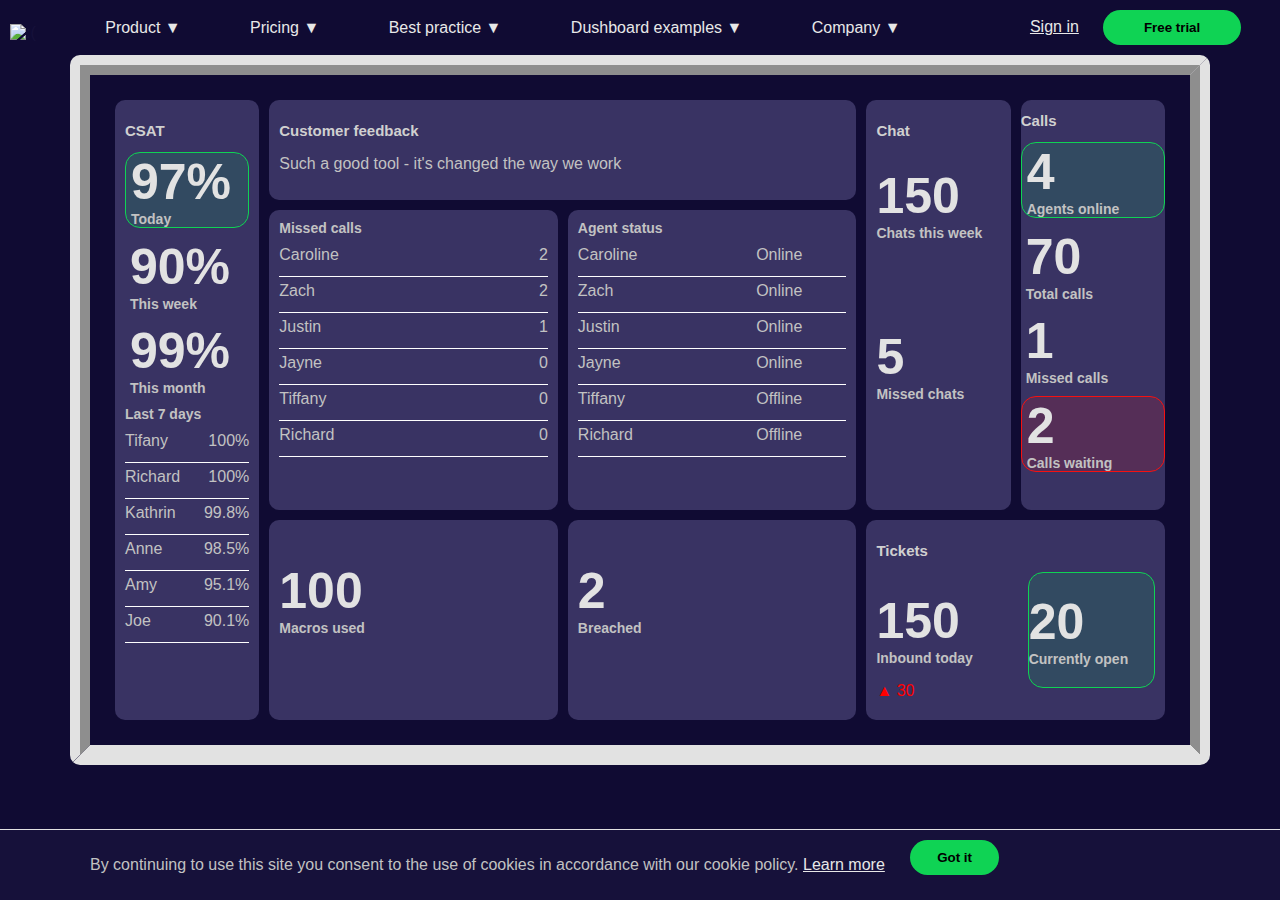
==== index.html @ 460f410d "Update and rename lab4.html to index.html" ====
<!DOCTYPE html>
<html lang="en">
<head>
    <meta charset="UTF-8">
    <meta http-equiv="X-UA-Compatible" content="IE=edge">
    <meta name="viewport" content="width=device-width, initial-scale=1.0">
    <link rel="stylesheet" href="./style.css"/>
    <title>Lab4</title>
</head>
<body>
    <header>
        <nav>
            <a class="logoNav" href="#" style="color: #16113a;"/>
            <img class="geckoboard-logo" src="C:\Users\Home\Desktop\KPI\Веб-технології та веб-програмування\lab4\1.png" alt=":(">
            </a>
            <a href="#">Product ▼</a>
            <a href="#">Pricing ▼</a>
            <a href="#">Best practice ▼</a>
            <a href="#">Dushboard examples ▼</a>
            <a href="#">Company ▼</a>
            <div class="free">
                <a href="#" class="pidkr">Sign in</a>
                <button>Free trial</button>
            </div>
        </nav>
    </header>
    <main class="main">
        <div class="grid_element medium el1">
            <h2>CSAT</h2>
            <div class="number green">
                <h1>97%</h1>
                <h3>Today</h3>
            </div>
            <div class="number">
                <h1>90%</h1>
                <h3>This week</h3>
            </div>
            <div class="number">
                <h1>99%</h1>
                <h3>This month</h3>
            </div>
            <div>
                <h3>Last 7 days</h3>
                <div class="LastDays">
                    <div>Tifany</div><div id="scnd">100%</div>
                    <div>Richard</div><div id="scnd">100%</div>
                    <div>Kathrin</div><div id="scnd">99.8%</div>
                    <div>Anne</div><div id="scnd">98.5%</div>
                    <div>Amy</div><div id="scnd">95.1%</div>
                    <div>Joe</div><div id="scnd">90.1%</div>
                </div>
            </div>
        </div>
        <div class="grid_element medium el2">
            <h2>Customer feedback</h2>
            <p>Such a good tool - it's changed the way we work</p>
        </div>
        <div class="grid_element big el3">
            <div>
                <h3>Missed calls</h3>
                <div class="MissedCalls">
                    <div>Caroline</div><div id="scnd">2</div>
                    <div>Zach</div><div id="scnd">2</div>
                    <div>Justin</div><div id="scnd">1</div>
                    <div>Jayne</div><div id="scnd">0</div>
                    <div>Tiffany</div><div id="scnd">0</div>
                    <div>Richard</div><div id="scnd">0</div>
                </div>
            </div>
        </div>
        <div class="grid_element small el4">
            <div>
                <h3>Agent status</h3>
                <div class="status">
                    <div>Caroline</div><div id="scn">Online</div>
                    <div>Zach</div><div id="scn">Online</div>
                    <div>Justin</div><div id="scn">Online</div>
                    <div>Jayne</div><div id="scn">Online</div>
                    <div>Tiffany</div><div id="scn">Offline</div>
                    <div>Richard</div><div id="scn">Offline</div>
                </div>
            </div>
        </div>
        <div class="grid_element small el5">
            <div class="numberBig">
                <h1>100</h1>
                <h3>Macros used</h3>
            </div>
        </div>
        <div class="grid_element small el6">
            <div class="numberBig">
                <h1>2</h1>
                <h3>Breached</h3>
            </div>
        </div>
        <div class="grid_element small el7">
            <h2>Chat</h2>
            <div class="numberBig">
                <h1>150</h1>
                <h3>Chats this week</h3>
            </div>
            <div class="numberBigf">
                <h1>5</h1>
                <h3>Missed chats</h3>
            </div>
        </div>
        <div class="grid_element small el8">
            <h2>Calls</h2>
            <div class="number green">
                <h1>4</h1>
                <h3>Agents online</h3>
                </div>
            <div class="number">
                <h1>70</h1>
                <h3>Total calls</h3>
            </div>
            <div class="number">
                <h1>1</h1>
                <h3>Missed calls</h3>
            </div>
            <div class="number red">
                <h1>2</h1>
                <h3>Calls waiting</h3>
            </div>
        </div>
        <div class="grid_element small el9">
            <h2>Tickets</h2>
            <div class="number tic1" style="float:left">
                <h1>150</h1>
                <h3>Inbound today</h3>
                <p style="color: red;">▲ 30</p>
            </div>
            <div class="number tic2 green" style="float:right">
                <h1>20</h1>
                <h3>Currently open</h3>
            </div>
        </div>
        
    </main>
    <footer>
        <div class="warning">
            <p style="float:left">By continuing to use this site you consent to the use of cookies in accordance with our cookie policy. <a href="#" style="text-decoration:underline">Learn more</a></p>
            <button>Got it</button>
        </div>
    </footer>
</body>
</html>
---- style.css ----
body {
    margin: 0;
    font-family: "Europa",sans-serif;
    color: #c2c2c2;
    background: #100b33;
}
h2{
    font-size:15px;
    color: #d0d0d0
}
h1 {
    font-size: 50px;
    color: #e2e2e2;
    margin:0;
}
h3 {
    font-size: 14px;
    margin: 0;
}

a {
    text-decoration: none;
    color: #e8e8e8;
}

nav {
    display: flex;
    justify-content: space-between;
    padding:10px 0;
    align-items:center;
}
img{
    max-width: 250px;
    flex-grow: 1;
    margin: 10px 0 0 10px;
}
.pidkr{
    text-decoration: underline;
}
.free{
    float:right;
    width: 250px;
    padding-left:60px
}
.free button{
    width:55%;
    margin:0 10px 0 20px;
}
button {
    text-decoration: none;
    border: none;
    border-radius: 20px;
    background-color: #0fd354;
    padding: 10px 15px;
    font-weight: bold;
}
    button:hover {
        background-color: #4a4b4d;
        color: white;
    }
.warning {
    position: fixed;
    bottom: 0;
    width:100%;
    padding:10px 90px;
    z-index:9;
    background: #16113a;
    border-top: 0.5px solid #e2e2e2;
}
.warning > button{
    margin: 0 0 0 25px;
    min-width: 7%;
}

div.LastDays, div.MissedCalls, div.status{
    display: grid;
    grid-template-columns: 50% 50%;
    grid-template-rows: repeat(6, 25%);
    padding: 10px 0px;
}
.LastDays > div, .MissedCalls > div, .status > div{
    border-bottom: 1px double white;
    margin-bottom: 5px;
}
div#scnd{
    text-align: right;
}
div#scn{
    text-align: center;
}
div.numberBig{
    padding-top: 12%;
}
div.numberBigf{
    padding-top: 70%;
}
img.tic{
    max-height: 25px;
}
main {
    grid-area: main;
    display: grid;
    grid-template-columns: 1fr 2fr 2fr 1fr 1fr;
    grid-template-rows: 100px 300px 200px;
    gap: 10px 10px;
    padding: 25px;
    margin: auto 70px 70px 70px;
    border: 20px #e2e2e2;
    border-style: ridge groove solid ridge;
    border-radius: 10px;
}
.grid_element {
    position: relative;
    padding: 10px;
    background-color: #393363;
    border-radius: 10px;
}

.number{
    margin:10px 0;
    padding: 0 5px;
}

.green {
    border: 1px solid #0fd354;
    border-radius: 15px;
    background-color: rgba(15, 211, 84, 0.15);
}

.red {
    border: 1px solid #f61111;
    border-radius: 15px;
    background-color: rgba(246, 17, 17, 0.15);
}

.tic1, .tic2{
    width:45%;
    margin:0;
    padding: 20px 0;
}

.el1 {
    grid-column: auto;
    grid-row: 1/4;
}

.el2 {
    grid-column: 2/4;
    grid-row: 1/2;
}

.el3 {
    grid-column: 2/3;
    grid-row: 2/3;
}

.el4 {
    grid-column: 3/4;
    grid-row: 2/3;
}

.el5 {
    grid-column: 2/3;
    grid-row: 3/4;
}

.el6 {
    grid-column: 3/4;
    grid-row: 3/4;
}

.el7 {
    grid-column: 4/5;
    grid-row: 1/3;
}

.el8 {
    grid-column: 5/6;
    grid-row: 1/3;
}

.el9 {
    grid-column: 4/6;
    grid-row: 3/4;
}
@media screen and (min-width: 1024px) and (max-width: 1280px) {
    .el8 {
        padding: 0px;
    }
}
@media screen and (min-width: 768px) and (max-width: 1023px) {
    main {
        grid-template-columns: 1fr 2fr 2fr;
        grid-template-rows: 100px 300px 200px 300px 400px;
        margin-bottom: 90px
    }
    a{
        padding: 4px;
        text-align: center;
    }
    .free{
        padding: 0px;
    }
    .free button {
        width: auto;
        margin: 0 10px 0 10px;
    }
    .pidkr{
        margin-left: 20px;
    }
    .el1 {
        grid-column: 1/2;
        grid-row: 1/4;
    }
    .el2 {
        grid-column: 2/4;
        grid-row: 1/2;
    }

    .el3 {
        grid-column: 2/3;
        grid-row: 2/3;
    }

    .el4 {
        grid-column: 3/4;
        grid-row: 2/3;
    }

    .el5 {
        grid-column: 2/3;
        grid-row: 3/4;
    }

    .el6 {
        grid-column: 3/4;
        grid-row: 3/4;
    }

    .el7 {
        grid-column: 1/2;
        grid-row: 4/5;
    }

    .el8 {
        grid-column: 1/4;
        grid-row: 5/6;
    }

    .el9 {
        grid-column: 2/4;
        grid-row: 4/5;
    }
    .warning{
        padding: 2px;
        width: auto;
        text-align: center;
    }
    .warning > button{
        margin: 0px;
        width: 25%;
    }
}

@media screen and (min-width: 320px) and (max-width: 767px) {
    main {
        grid-template-columns: 1fr;
        grid-template-rows: auto;
        margin-bottom: 90px;
        padding: 5px;
        max-width: fit-content;
    }
    nav{
        flex-direction:column;
    }
    div.numberBig, div.numberBigf{
        padding: 0px;
    }
    .el1 {
        grid-column: 1/2;
        grid-row: 1/2;
    }


    .el2 {
        grid-column: 1/2;
        grid-row: 2/3;
    }

    .el3 {
        grid-column: 1/2;
        grid-row: 3/4;
    }

    .el4 {
        grid-column: 1/2;
        grid-row: 4/5;
    }

    .el5 {
        grid-column: 1/2;
        grid-row: 5/6;
    }

    .el6 {
        grid-column: 1/2;
        grid-row: 6/7;
    }

    .el7 {
        grid-column: 1/2;
        grid-row: 7/8;
    }

    .el8 {
        grid-column: 1/2;
        grid-row: 8/9;
    }

    .el9 {
        display: grid;
        grid-column: 1/2;
        grid-row: 9/10;
    }
    .tic1, .tic2 {
        width: auto;
        margin: 0;
        padding: 20px 2px;
    }
    .warning{
        padding: 2px;
        width: auto;
        text-align: center;
    }
    .warning > button{
        margin: 0px;
        width: 25%;
    }
}
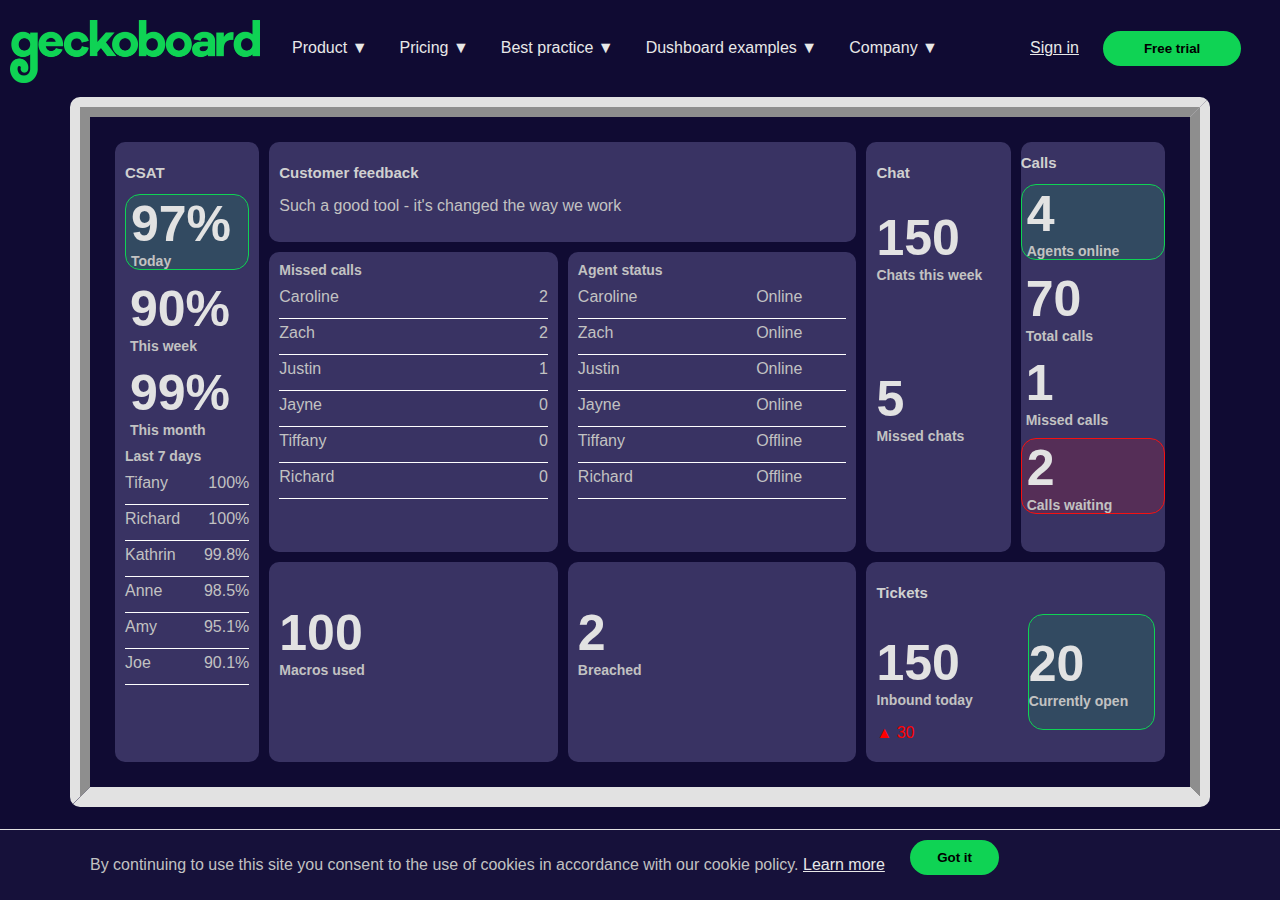
==== commit 02556631: "Update index.html" ====
--- a/index.html
+++ b/index.html
@@ -1,8 +1,7 @@
 <!DOCTYPE html>
-<html lang="en">
+<html>
 <head>
     <meta charset="UTF-8">
-    <meta http-equiv="X-UA-Compatible" content="IE=edge">
     <meta name="viewport" content="width=device-width, initial-scale=1.0">
     <link rel="stylesheet" href="./style.css"/>
     <title>Lab4</title>
@@ -11,7 +10,7 @@
     <header>
         <nav>
             <a class="logoNav" href="#" style="color: #16113a;"/>
-            <img class="geckoboard-logo" src="C:\Users\Home\Desktop\KPI\Веб-технології та веб-програмування\lab4\1.png" alt=":(">
+            <img class="geckoboard-logo" src="./1.png" alt=":(">
             </a>
             <a href="#">Product ▼</a>
             <a href="#">Pricing ▼</a>
